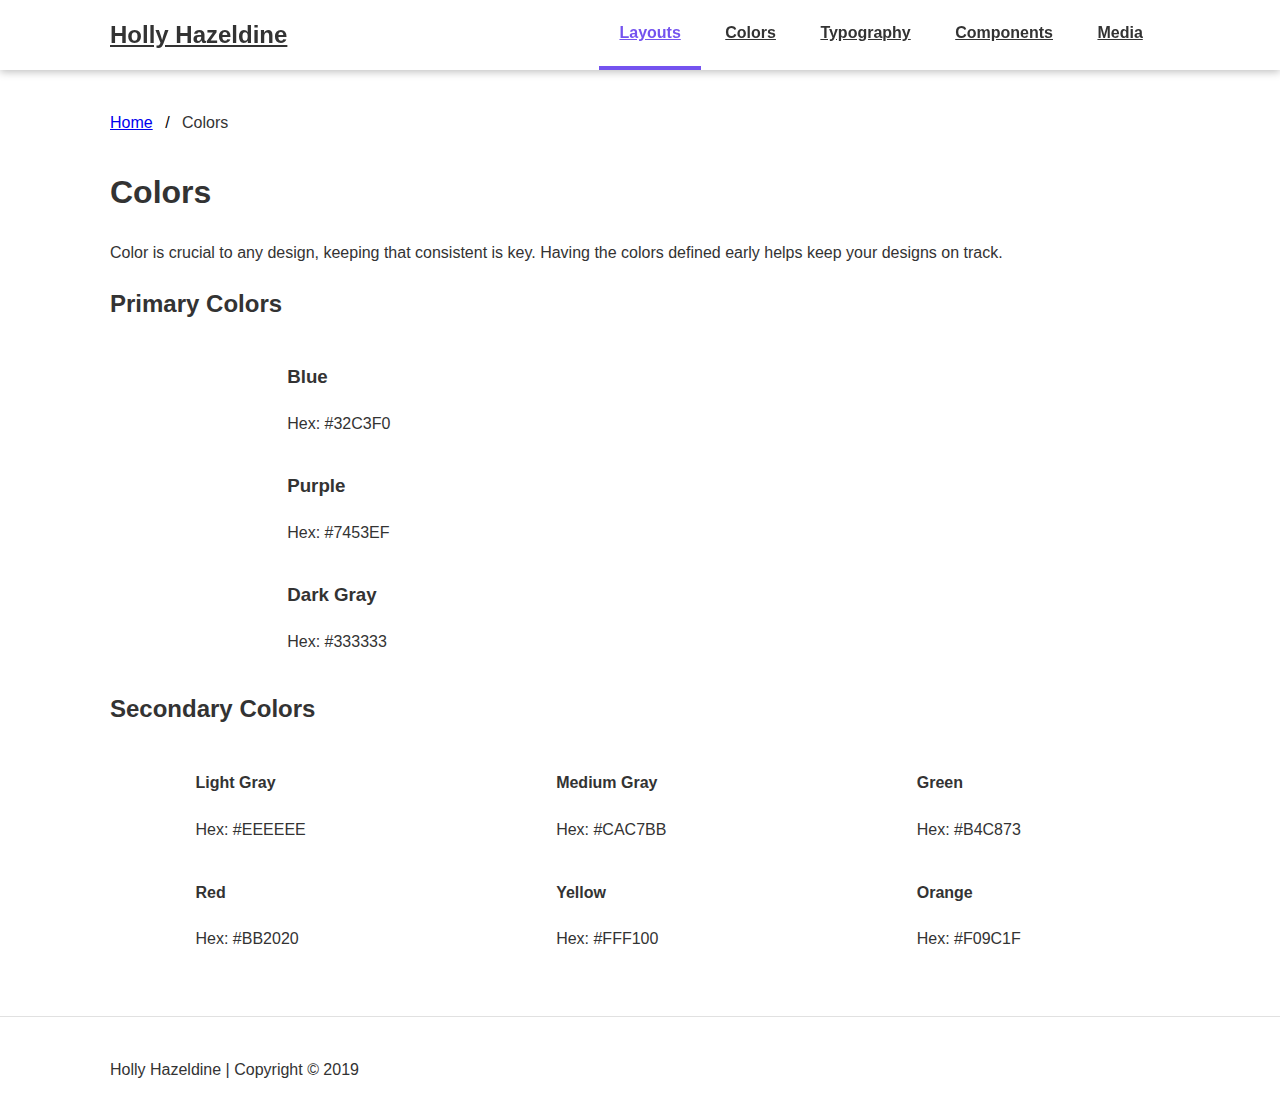
==== colors.html @ 0ce73753 "Add files via upload" ====
<!DOCTYPE html>
<html lang="en">
<head>

  <!-- Basic Page Needs
  –––––––––––––––––––––––––––––––––––––––––––––––––– -->
  <meta charset="utf-8">
  <title>Holly Hazeldine - Layouts</title>

  <!-- Mobile Specific Metas
  –––––––––––––––––––––––––––––––––––––––––––––––––– -->
  <meta name="viewport" content="width=device-width, initial-scale=1">

  <!-- CSS
  –––––––––––––––––––––––––––––––––––––––––––––––––– -->
  <link rel="stylesheet" href="css/normalize.css">
  <link rel="stylesheet" href="css/style.css">

</head>
<body class="layouts">
    
    <nav>
        <div class="container">
            <div class="logo four columns">
                <a href="/">Holly Hazeldine</a>
            </div>
            <div class="topnav eight columns">
                <ul>
                    <li><a href="layouts.html" class="active">Layouts</a></li>
                    <li><a href="colors.html">Colors</a></li>
                    <li><a href="typography.html">Typography</a></li>
                    <li><a href="components.html">Components</a></li>
                    <li><a href="media.html">Media</a></li>
                    <li class="mobile"><a><span style="cursor:pointer" onclick="openNav()">&#9776; Menu</span></a></li>
                </ul>
            </div>
        </div>
    </nav>
    
    <div id="slidenav" class="slidenav">
        <a href="javscript:void(0)" class="closebtn" onclick="closeNav()">&times;</a>
        <a href="layouts.html">Layouts</a>
        <a href="colors.html">Colors</a>
        <a href="typography.html">Typography</a>
        <a href="components.html">Components</a>
        <a href="media.html">Media</a>
    </div>
      

  <!-- Primary Page Layout
  –––––––––––––––––––––––––––––––––––––––––––––––––– -->
  <div class="container">
 
      <ul class="breadcrumb">
          <li><a href="/">Home</a></li>
          <li>Colors</li>
      </ul>
      
    <h1>Colors</h1>
    <p class="lead">Color is crucial to any design, keeping that consistent is key. Having the colors defined early helps keep your designs on track.</p>
      
    <h2>Primary Colors</h2>
    <div class="row primary">
        <div class="two columns">
            <div class="color primary-1">
            </div>
        </div>
        <div class="ten columns">
            <h3>Blue</h3>
            <p>Hex: #32C3F0</p>
        </div>
      </div>
      
      <div class="row primary">
          <div class="two columns">
              <div class="color primary-2">
              </div>
          </div>
          <div class="ten columns">
              <h3>Purple</h3>
              <p>Hex: #7453EF</p>
          </div>
      </div>
      
      <div class="row primary">
          <div class="two columns">
              <div class="color primary-3">
              </div>
          </div>
          <div class="ten columns">
              <h3>Dark Gray</h3>
              <p>Hex: #333333</p>
          </div>
      </div>
      
      <h2>Secondary Colors</h2>
      <div class="row">
          <div class="four columns">
              <div class="three columns">
                  <div class="color secondary-1">
                  </div>
              </div>
              <div class="eight columns">
                  <h4>Light Gray</h4>
                  <p>Hex: #EEEEEE</p>
              </div>
          </div>
          
          <div class="four columns">
              <div class="three columns">
                  <div class="color secondary-2">
                  </div>
              </div>
              <div class="eight columns">
                  <h4>Medium Gray</h4>
                  <p>Hex: #CAC7BB</p>
              </div>
          </div>
          
          <div class="four columns">
              <div class="three columns">
                  <div class="color secondary-3">
                  </div>
              </div>
              <div class="eight columns">
                  <h4>Green</h4>
                  <p>Hex: #B4C873</p>
              </div>
          </div>
      </div>
      
      <div class="row">
          <div class="four columns">
              <div class="three columns">
                  <div class="color secondary-4">
                  </div>
              </div>
              <div class="eight columns">
                  <h4>Red</h4>
                  <p>Hex: #BB2020</p>
              </div>
          </div>
          
          <div class="four columns">
              <div class="three columns">
                  <div class="color secondary-5">
                  </div>
              </div>
              <div class="eight columns">
                  <h4>Yellow</h4>
                  <p>Hex: #FFF100</p>
              </div>
          </div>
          
          <div class="four columns">
              <div class="three columns">
                  <div class="color secondary-6">
                  </div>
              </div>
              <div class="eight columns">
                  <h4>Orange</h4>
                  <p>Hex: #F09C1F</p>
              </div>
          </div>
      </div>
    </div>
                       
    
<footer>
    <div class="container">
        <p>Holly Hazeldine  |   Copyright © 2019</p>
    </div>
</footer>
    
	<!-- End Document
  –––––––––––––––––––––––––––––––––––––––––––––––––– -->
  
  <script src="./script.js"></script>
  
</body>
</html>
---- css/style.css ----
/* Base Styles
-------------------------------------------------- */
body {
    font-size: 16px;
    line-height: 1.6;
    font-weight: 400;
    font-family: Helvetica, Arial, sans-serif;
    color: #333;
    margin-top: 100px;
}
img {
    max-width 100%;
}

/* Home Styles
-------------------------------------------------- */
.home {
    background: linear-gradient(180deg, #00C5FF 0%, #B4C873 100%) no-repeat;
    color: #FFF;
    height: 100vh;
    margin: 0;
}
.home .container {
    padding-top: 40vh;
    text-align: center;

}
.home p {
    margin-bottom: 0;
}
.home h1 {
    margin-top: 0;
}

/* Navigation
-------------------------------------------------- */
nav {
    position: fixed;
    background: #FFF;
    top: 0;
    left: 0;
    width: 100%;
    z-index: 1;
    box-shadow: 0 2px 8px 0 rgba(0,0,0,0.25);
}
nav a {
    color: #333;
    font-weight: bold;
}
nav .topnav li.mobile {
    display: none;
}
@media (max-width: 903px) {
    nav .topnav ul li {
        display: none;
    }
    nav .topnav ul li.mobile {
        display: inline-block;
    }
    nav .eight.columns,
    nav .four.columns {
        width: 48%;
    }
}
.logo {
    font-size: 24px;
    margin-top: 16px;
}
.logo a:hover {
    color: #7453EF;
    text-decoration: none;
}
.topnav {
    text-align: right;
}
.topnav ul {
    margin: 0;
    padding: 0;
}
.topnav ul li {
    display: inline-block;
    vertical-align: top;
}
.topnav a {
    padding: 20px;
    border-bottom: 4px solid #FFF;
    display: block;
    transition: background-color 0.8s ease;
}
.topnav a.active {
    padding: 20px;
    border-bottom: 4px solid #7453EF;
    color: #7453EF;
}
.topnav a:hover {
    background: #7453EF;
    border-bottom: 4px solid #7453EF;
    color: #FFF;
    text-decoration: none;
}
.slidenav {
    height: 100%;
    width: 0;
    position: fixed;
    z-index: 1;
    top: 0;
    left: 0;
    background-color: #111;
    overflow-x: hidden;
    transition: 0.5s;
    padding-top: 60px;
}
.slidenav a {
    padding: 8px 8px 8px 32px;
    text-decoration: none;
    color: #818181;
    display: block;
    transition: 0.3s;
}
.slidenav a:hover {
    color: #f1f1f1;
    text-decoration: none;
}
.slidenav .closebtn {
    position: absolute;
    top: 0;
    right: 25px;
    font-size: 36px;
    margin-left: 50px;
}
@media screen and (max-height: 450px) {
    .slidenav {
        padding-top: 15px;
    }
    .slidenav a {
        font-size: 18px;
    }
}

/* Breadcrumbs
-------------------------------------------------- */
ul.breadcrumb {
    padding: 10px 16px 10px 0;
    list-style: none;
}
ul.breadcrumb li {
    display: inline;
}
ul.breadcrumb li+li:before {
    padding: 8px;
    color: black;
    content: "/\00a0";
}

/* Grid
-------------------------------------------------- */
.container {
    position: relative;
    max-width: 1060px;
    margin: 0 auto;
    padding: 0 20px;
}
.column,
.columns {
    display: inline-block;
    vertical-align: top;
    margin-left: 3%;
}
.column:first-child,
.columns:first-child {
    margin-left: 0;
}
.one.column {
    width: 4.6%;
}
.one.columns {
    width: 5.1%;
}
.two.columns {
    width: 13.3%;
}
.three.columns {
    width: 22%;
}
.four.columns {
    width: 30.6%;
}
.five.columns {
    width: 39.3%;
}
.six.columns {
    width: 48%;
}
.seven.columns {
    width: 56.6%;
}
.eight.columns {
    width: 65.3%
}
.nine.columns {
    width: 74.0%
}
.ten.columns {
    width: 82.6%;
}
.eleven.columns {
    width: 91.3%;
}
.twelve.columns {
    width: 100%;
    margin-left: 0;
}
@media (max-width: 550px) {
    .one.column,
    .one.columns,
    .two.columns,
    .three.columns,
    .four.columns,
    .five.columns,
    .six.columns,
    .seven.columns,
    .eight.columns,
    .nine.columns,
    .ten.columns,
    .eleven.columns,
    .twelve.columns, {
        width: 100%
    }
    .column,
    .columns {
        margin-left: 0%
    }
    
}
.example-grid .column,
.example-grid .columns {
    background: #EEE;
    text-align: center;
    border-radius: 4px;
    text-transform: uppercase;
    height: 30px;
    line-height: 30px;
    margin-bottom: 24px;
    font-weight: 600;
}

/* Footer
-------------------------------------------------- */
footer {
    border-top: 1px solid #E1E1E1;
    margin-top: 48px;
    padding: 24px 0 0;
}
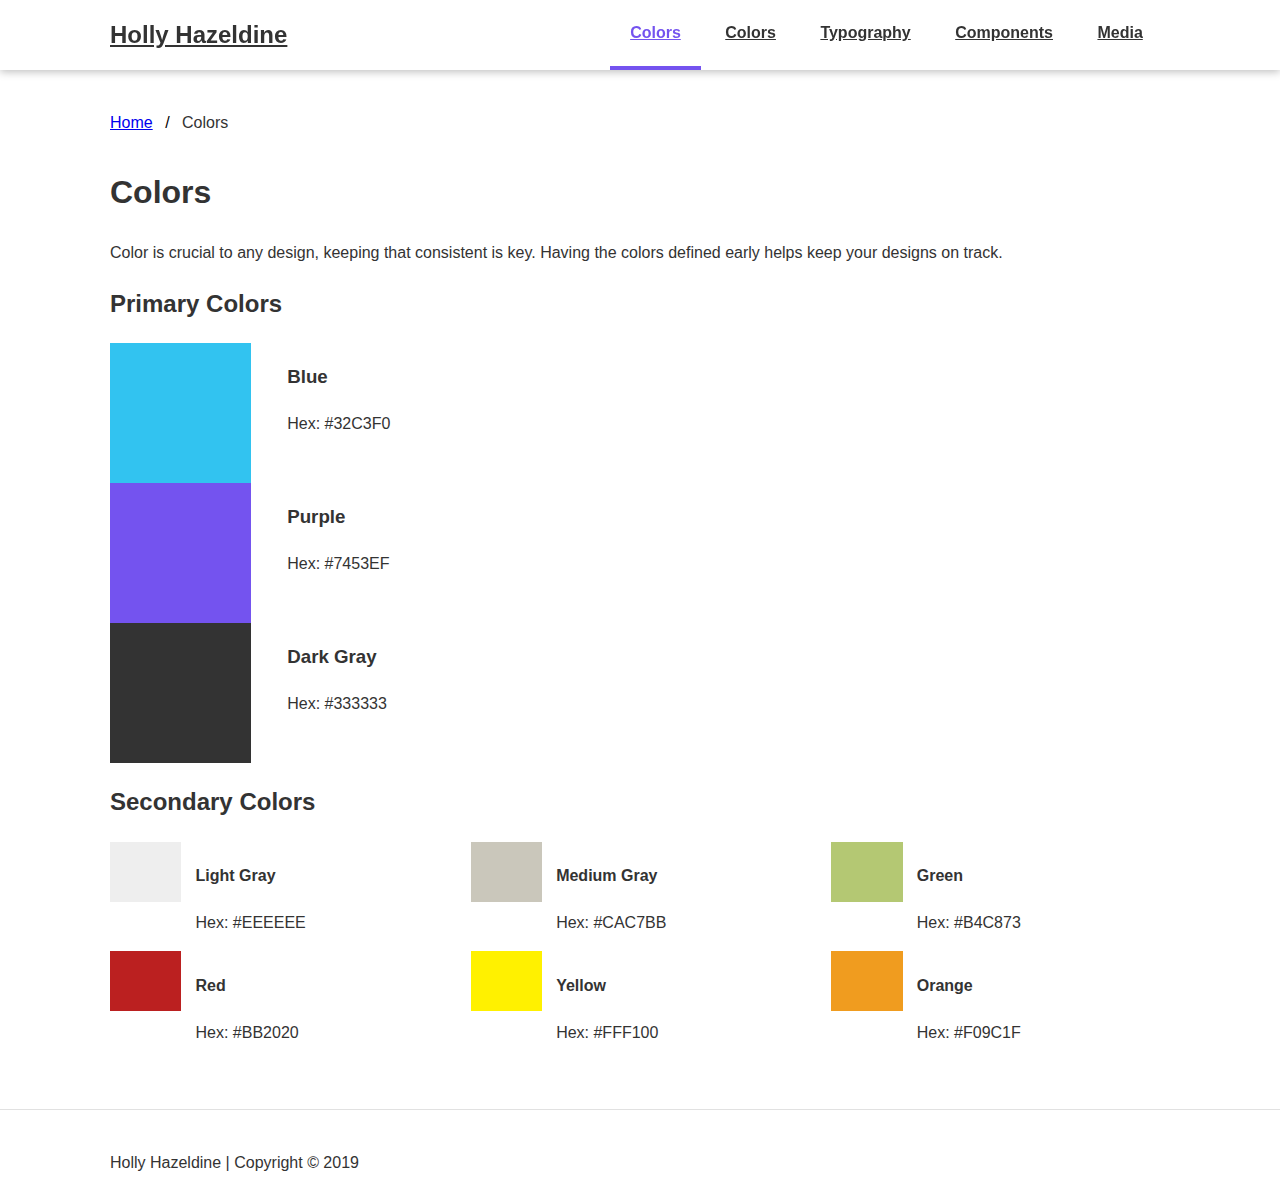
==== commit d4e4b95e: "Update colors.html" ====
--- a/colors.html
+++ b/colors.html
@@ -26,7 +26,7 @@
             </div>
             <div class="topnav eight columns">
                 <ul>
-                    <li><a href="layouts.html" class="active">Layouts</a></li>
+                    <li><a href="layouts.html" class="active">Colors</a></li>
                     <li><a href="colors.html">Colors</a></li>
                     <li><a href="typography.html">Typography</a></li>
                     <li><a href="components.html">Components</a></li>
--- a/css/style.css
+++ b/css/style.css
@@ -244,6 +244,61 @@
     font-weight: 600;
 }
 
+/* Color Styles
+-------------------------------------------------- */
+.colors .row {
+    margin-bottom: 24px;
+}
+.colors h3 {
+    margin: 0;
+}
+.colors h4 {
+    margin 0;
+}
+.colors p {
+    margin-top: 8px;
+}
+.color {
+    width: 100%;
+    height: 60px;
+}
+
+/* Primary Colors
+-------------------------------------------------- */
+.primary .primary-1,
+.primary .primary-2,
+.primary .primary-3 {
+    height: 140px;
+}
+.primary-1 {
+    background: #32C3F0;
+}
+.primary-2 {
+    background: #7453EF;
+}
+.primary-3 {
+    background: #333;
+}
+/* Secondary Colors
+-------------------------------------------------- */
+.secondary-1 {
+    background: #EEE;
+}
+.secondary-2 {
+    background: #CAC7BB;
+}
+.secondary-3 {
+    background: #B4C873;
+}
+.secondary-4 {
+    background: #BB2020;
+}
+.secondary-5 {
+    background: #FFF100;
+}
+.secondary-6 {
+    background: #F09C1F;
+}
 /* Footer
 -------------------------------------------------- */
 footer {
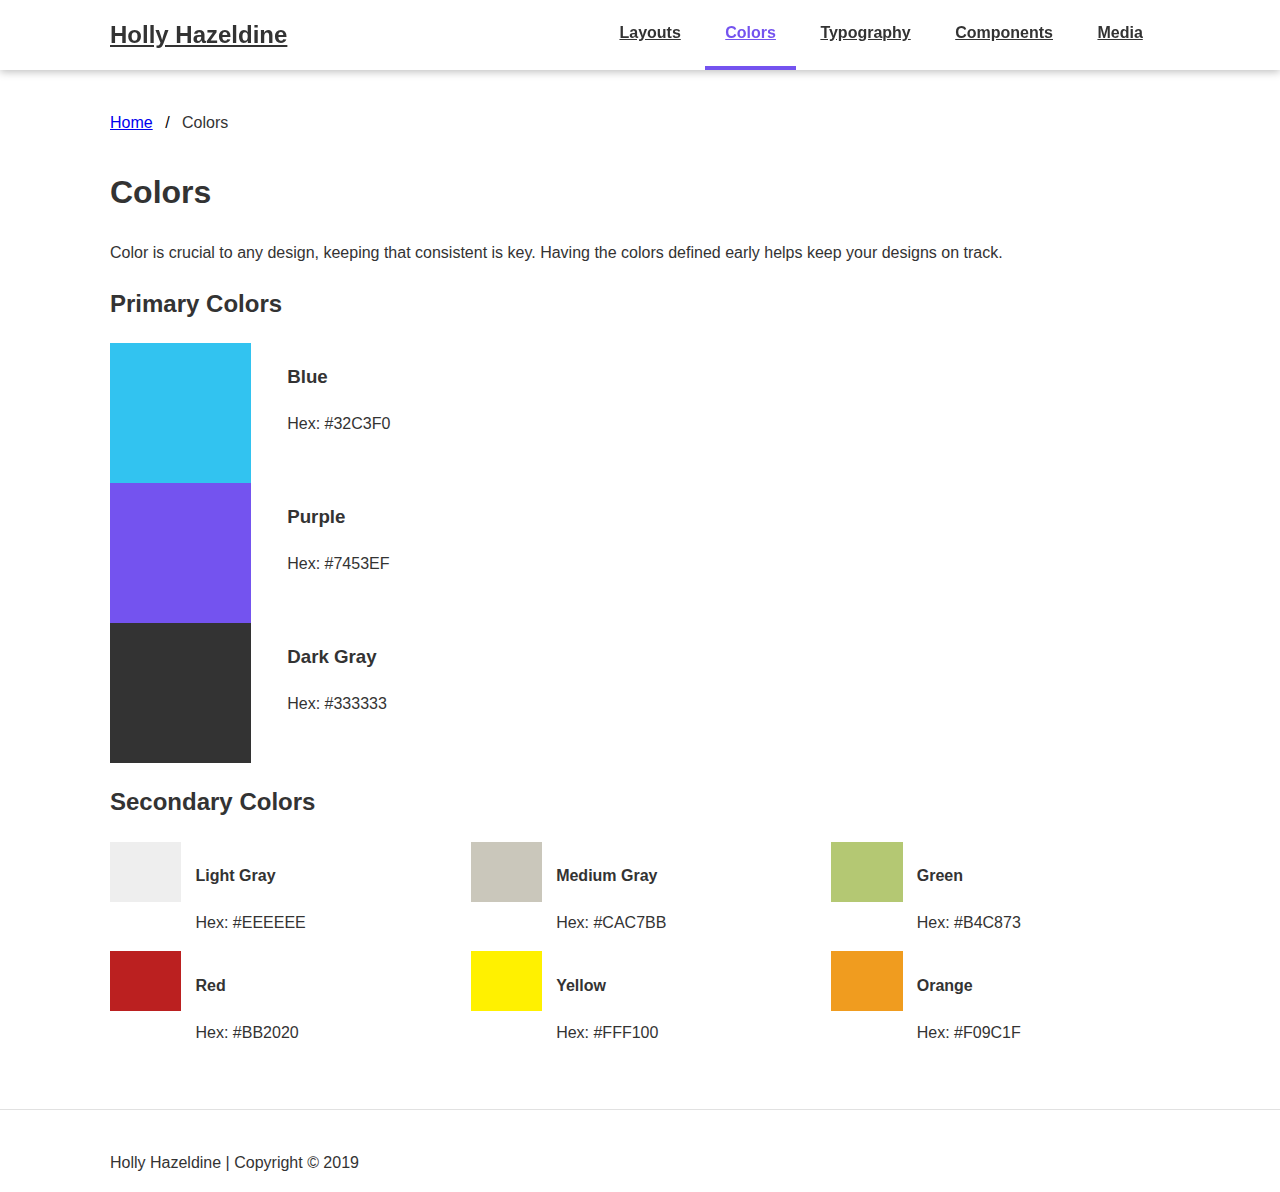
==== commit 3e4995d5: "Update colors.html" ====
--- a/colors.html
+++ b/colors.html
@@ -26,8 +26,8 @@
             </div>
             <div class="topnav eight columns">
                 <ul>
-                    <li><a href="layouts.html" class="active">Colors</a></li>
-                    <li><a href="colors.html">Colors</a></li>
+                    <li><a href="layouts.html">Layouts</a></li>
+                    <li><a href="colors.html" class="active">Colors</a></li>
                     <li><a href="typography.html">Typography</a></li>
                     <li><a href="components.html">Components</a></li>
                     <li><a href="media.html">Media</a></li>
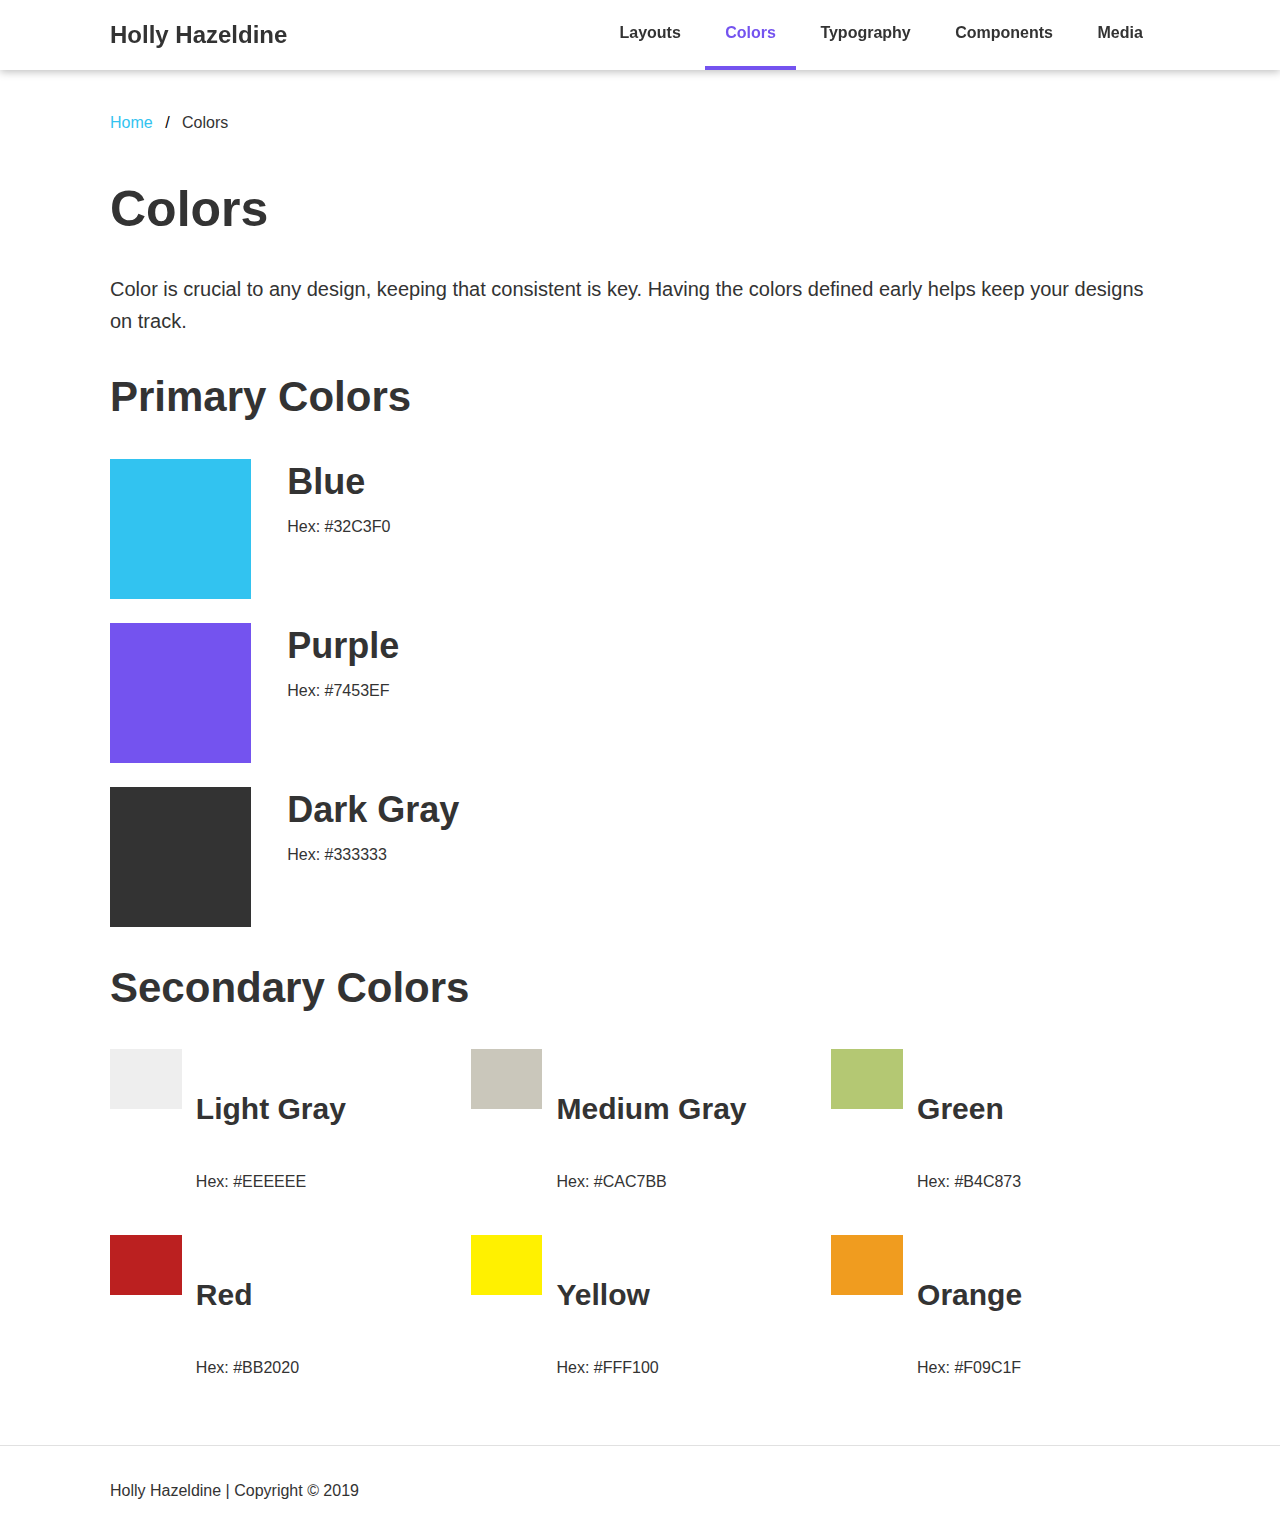
==== commit e2f1dac4: "Update colors.html" ====
--- a/colors.html
+++ b/colors.html
@@ -5,7 +5,7 @@
   <!-- Basic Page Needs
   –––––––––––––––––––––––––––––––––––––––––––––––––– -->
   <meta charset="utf-8">
-  <title>Holly Hazeldine - Layouts</title>
+  <title>Holly Hazeldine - Colors</title>
 
   <!-- Mobile Specific Metas
   –––––––––––––––––––––––––––––––––––––––––––––––––– -->
@@ -17,7 +17,7 @@
   <link rel="stylesheet" href="css/style.css">
 
 </head>
-<body class="layouts">
+<body class="colors">
     
     <nav>
         <div class="container">
--- a/css/style.css
+++ b/css/style.css
@@ -180,7 +180,7 @@
     width: 13.3%;
 }
 .three.columns {
-    width: 22%;
+    width: 22.1%;
 }
 .four.columns {
     width: 30.6%;
@@ -198,7 +198,7 @@
     width: 65.3%
 }
 .nine.columns {
-    width: 74.0%
+    width: 73.9%
 }
 .ten.columns {
     width: 82.6%;
@@ -299,6 +299,130 @@
 .secondary-6 {
     background: #F09C1F;
 }
+/* Typography Page Specifics
+-------------------------------------------------- */
+.typography .row {
+    margin-bottom: 48px;
+}
+.typography .row h1,
+.typography .row h2,
+.typography .row h3,
+.typography .row h4,
+.typography .row h5,
+.typography .row h6, {
+    margin: 0;
+}
+/* Typography
+-------------------------------------------------- */
+h1, h2, h3, h4, h5, h6 {
+    font-weight: bold;
+}
+h1 {
+    font-size: 50px;
+    line-height: 1.2;
+}
+h2 {
+    font-size: 42px;
+    line-height: 1.25;
+}
+h3 {
+    font-size: 36px;
+    line-height: 1.3;
+}
+h4 {
+    font-size: 30px;
+    line-height: 1.35;
+}
+h5 {
+    font-size: 24px;
+    line-height: 1.5;
+}
+h6 {
+    font-size: 16px;
+    line-height: 1.6;
+}
+h1.mobile {
+    font-size: 40px;
+}
+h2.mobile {
+    font-size: 36px;
+}
+h3.mobile {
+    font-size: 30px;
+}
+h4.mobile {
+    font-size: 24px;
+}
+h5.mobile {
+    font-size: 18px;
+}
+h6.mobile {
+    font-size: 16px;
+}
+@media (max-width: 550px) {
+    h1 {
+        font-size: 40px;
+    }
+    h2 {
+        font-size: 36px;
+    }
+    h3 {
+        font-size: 30px;
+    }
+    h4 {
+        font-size: 24px;
+    }
+    h5 {
+        font-size: 18px;
+    }
+    h6 {
+        font-size: 16px;
+    }
+    .mobile {
+        display: none;
+    }
+}
+hr {
+    margin-top: 24px;
+    margin-bottom: 24px;
+    border-width: 0;
+    border-top: 1px solid #E1E1E1;
+}
+p.lead {
+    font-size: 20px;
+    line-height: 1.6;
+}
+p.italic {
+    font-style: italic;
+}
+/* Links
+-------------------------------------------------- */
+a {
+    color: #32C3F0;
+    text-decoration: none;
+}
+a:hover {
+    color:#2799BD;
+    text-decoration: underline;
+}
+/* Blockquote
+-------------------------------------------------- */
+blockquote {
+    border-left: 4px solid #7453EF;
+    font-style: italic;
+    font-size: 20px;
+    line-height: 1.6;
+    margin-left: 0;
+    padding: 8px 0 8px 36px;
+}
+/* Lists
+-------------------------------------------------- */
+ul {
+    list-style: disc inside;
+}
+ol {
+    list-style: decimal inside;
+}
 /* Footer
 -------------------------------------------------- */
 footer {
